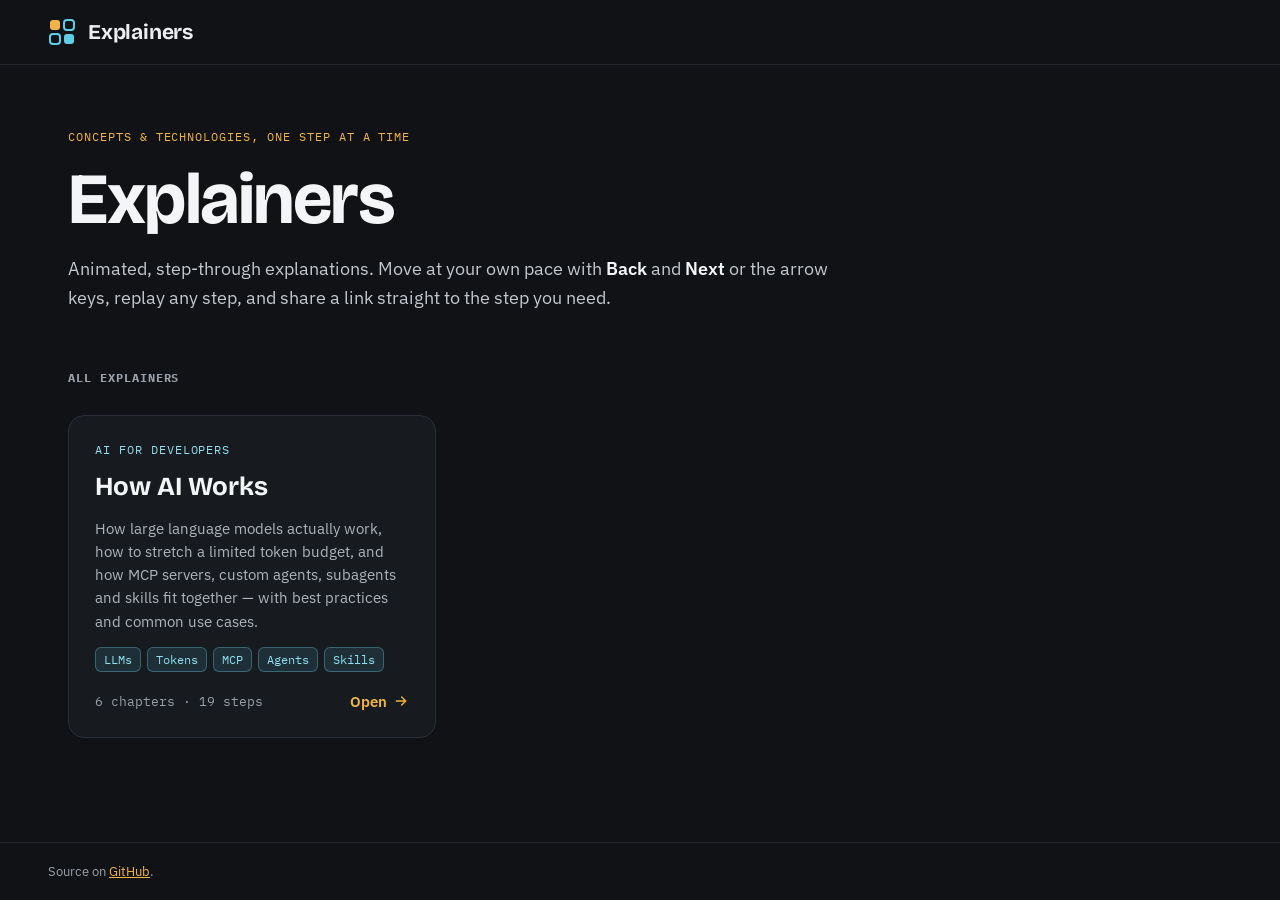
==== index.html @ 7883b613 "Add How AI Works explainer and landing page - Landing page listing all explainers (index.html) - How" ====
<!doctype html>
<html lang="en">
<head>
<meta charset="utf-8">
<meta name="viewport" content="width=device-width, initial-scale=1">
<title>Explainers</title>
<meta name="description" content="Step-through animated explainers for concepts and technologies.">
<link rel="preconnect" href="https://fonts.googleapis.com">
<link rel="preconnect" href="https://fonts.gstatic.com" crossorigin>
<link rel="stylesheet" href="https://fonts.googleapis.com/css2?family=Bricolage+Grotesque:opsz,wght@12..96,500;12..96,700&amp;family=IBM+Plex+Mono:wght@400;500&amp;family=IBM+Plex+Sans:wght@400;500;600&amp;display=swap">
<link rel="stylesheet" href="assets/explainer.css">
</head>
<body>
<div class="shell">

<header class="topbar">
<a class="brand" href="./">
<svg width="28" height="28" viewBox="0 0 28 28" aria-hidden="true" style="flex: 0 0 auto"><rect x="2" y="2" width="10" height="10" rx="3" fill="#F2B544"></rect><rect x="16" y="2" width="10" height="10" rx="3" fill="none" stroke="#5CCFE6" stroke-width="2"></rect><rect x="2" y="16" width="10" height="10" rx="3" fill="none" stroke="#5CCFE6" stroke-width="2"></rect><rect x="16" y="16" width="10" height="10" rx="3" fill="#5CCFE6"></rect></svg>
<span class="brand-name">Explainers</span>
</a>
</header>

<main class="stage" style="gap: 48px; padding-top: 64px">
<section class="hero rise">
<div class="lbl" style="color: #F2B544">Concepts &amp; technologies, one step at a time</div>
<h1 class="h2" style="font-size: clamp(40px, 6vw, 72px)">Explainers</h1>
<p class="p">Animated, step-through explanations. Move at your own pace with <b>Back</b> and <b>Next</b> or the arrow keys, replay any step, and share a link straight to the step you need.</p>
</section>

<section aria-labelledby="all-explainers" style="display: flex; flex-direction: column; gap: 20px">
<h2 id="all-explainers" class="lbl">All explainers</h2>
<div class="catalog">

<!-- One card per explainer. Copy this <article> to add a new one. -->
<article class="explainer-card rise" style="animation-delay: .1s">
<span class="lbl" style="color: #8FE0F0">AI for developers</span>
<h3 class="h3" style="font-size: 26px"><a href="how-ai-works/">How AI Works</a></h3>
<p class="small">How large language models actually work, how to stretch a limited token budget, and how MCP servers, custom agents, subagents and skills fit together — with best practices and common use cases.</p>
<div class="chips"><span class="chip">LLMs</span><span class="chip">Tokens</span><span class="chip">MCP</span><span class="chip">Agents</span><span class="chip">Skills</span></div>
<div class="card-foot"><span class="mono" style="font-size: 13px; color: #9AA0A9">6 chapters · 19 steps</span><span class="open" aria-hidden="true">Open <svg width="16" height="16" viewBox="0 0 24 24" fill="none" stroke="currentColor" stroke-width="2" stroke-linecap="round" stroke-linejoin="round"><path d="M5 12h14"></path><path d="M13 6l6 6-6 6"></path></svg></span></div>
</article>

</div>
</section>
</main>

<footer class="site-foot">Source on <a href="https://github.com/CPTC-CPW/Explainer-Videos">GitHub</a>.</footer>

</div>
</body>
</html>
---- assets/explainer.css ----
/* Shared styles for every explainer and the landing page. */

/* ---------- Page shell ---------- */
*,*::before,*::after{box-sizing:border-box}
html{color-scheme:dark}
body{color:#ECEDEE;font-family:'IBM Plex Sans',system-ui,sans-serif;-webkit-font-smoothing:antialiased}
.shell{min-height:100vh;display:flex;flex-direction:column}
.topbar{display:flex;flex-wrap:wrap;align-items:center;justify-content:space-between;gap:16px 32px;padding:18px clamp(16px,4vw,48px);border-bottom:1px solid #22262D}
.brand{display:flex;align-items:center;gap:12px;color:#ECEDEE;text-decoration:none}
.brand:hover{color:#ECEDEE}
.brand-name{font-family:'Bricolage Grotesque',system-ui,sans-serif;font-weight:700;font-size:21px;letter-spacing:-0.01em}
.chapters{display:flex;flex-wrap:wrap;gap:8px}
.stage{flex:1 0 auto;width:100%;max-width:1240px;margin:0 auto;padding:40px clamp(16px,4vw,48px) 64px;display:flex;flex-direction:column;gap:28px}
.eyebrow{color:#F2B544}
.step[hidden]{display:none}
.controls{position:sticky;bottom:0;background:rgba(16,18,21,.96);border-top:1px solid #22262D;padding:12px clamp(16px,4vw,48px);display:flex;flex-wrap:wrap;align-items:center;gap:12px 20px}
.segments{flex:1 1 280px;display:flex;gap:4px;min-width:0}
.hint{font-size:12px;color:#9AA0A9}
.hint kbd{font-family:'IBM Plex Mono',ui-monospace,monospace;font-size:11px;padding:2px 6px;border:1px solid #3A3F47;border-radius:4px;color:#C9CDD3}
@media (max-width:720px){
  .hint{display:none}
  .controls{gap:8px;padding-top:8px;padding-bottom:10px}
  .segments{order:-1;flex-basis:100%}
  .controls .navbtn{flex:1 1 0;justify-content:center;padding:0 12px}
  .controls [data-replay] span{display:none}
  .controls [data-replay]{flex:0 0 52px}
}
.skip{position:absolute;left:-9999px;top:8px;padding:8px 12px;background:#F2B544;color:#14110A;border-radius:6px;z-index:10}
.skip:focus{left:8px}

/* Chapter tabs and progress segments (built by explainer.js) */
.tab{background:transparent;color:#C9CDD3;border:1px solid #2F343C}
.tab[aria-current="step"]{background:#F2B544;color:#14110A;border-color:#F2B544}
.seg span{display:block;width:100%;height:6px;border-radius:3px;background:#2F343C}
.seg.done span{background:#8A6A2B}
.seg.current span{background:#F2B544;height:8px}
.seg.ch-start{margin-left:6px}
.seg:hover span{background:#C9CDD3}

/* ---------- Landing page ---------- */
.hero{display:flex;flex-direction:column;gap:18px;max-width:780px}
.catalog{display:grid;grid-template-columns:repeat(auto-fill,minmax(min(340px,100%),1fr));gap:20px}
.explainer-card{position:relative;background:#171A1F;border:1px solid #2A2F37;border-radius:16px;padding:26px;display:flex;flex-direction:column;gap:14px;transition:border-color .2s,transform .2s}
.explainer-card:hover{border-color:#F2B544;transform:translateY(-2px)}
.explainer-card:focus-within{border-color:#F2B544}
.explainer-card a{color:#F4F5F6;text-decoration:none}
.explainer-card a::after{content:"";position:absolute;inset:0;border-radius:16px}
.explainer-card a:focus-visible{outline:none}
.explainer-card a:focus-visible::after{outline:2px solid #5CCFE6;outline-offset:2px}
.chips{display:flex;flex-wrap:wrap;gap:6px}
.chip{font-family:'IBM Plex Mono',ui-monospace,monospace;font-size:12px;padding:4px 8px;border-radius:6px;background:rgba(92,207,230,.12);color:#8FE0F0;border:1px solid rgba(92,207,230,.35)}
.card-foot{display:flex;justify-content:space-between;align-items:center;gap:12px;margin-top:auto;padding-top:6px}
.open{display:inline-flex;align-items:center;gap:6px;font-weight:600;font-size:15px;color:#F2B544}
.site-foot{border-top:1px solid #22262D;padding:20px clamp(16px,4vw,48px);font-size:13px;color:#9AA0A9}

/* ---------- Explainer content ---------- */
body{margin:0;background:#101215}
a{color:#F2B544}a:hover{color:#FBE3B0}
.h2{margin:0;font-family:'Bricolage Grotesque','Segoe UI',system-ui,sans-serif;font-size:clamp(32px,4vw,50px);line-height:1.04;font-weight:700;letter-spacing:-0.02em;text-wrap:balance;color:#F4F5F6}
.h3{margin:0;font-family:'Bricolage Grotesque','Segoe UI',system-ui,sans-serif;font-size:22px;line-height:1.2;font-weight:700;color:#F4F5F6}
.p{margin:0;font-size:18px;line-height:1.6;color:#C3C8CF;text-wrap:pretty}
.p b,.li b,.small b{color:#F4F5F6;font-weight:600}
.small{margin:0;font-size:15px;line-height:1.55;color:#AEB4BC;text-wrap:pretty}
.lbl{font-family:'IBM Plex Mono',ui-monospace,monospace;font-size:12px;letter-spacing:.08em;text-transform:uppercase;color:#9AA0A9}
.mono{font-family:'IBM Plex Mono',ui-monospace,monospace}
.ic{font-family:'IBM Plex Mono',ui-monospace,monospace;font-size:.88em;color:#F7CF7E;background:#211C12;padding:1px 6px;border-radius:4px}
.panel{background:#171A1F;border:1px solid #2A2F37;border-radius:16px;padding:clamp(18px,2.4vw,28px);display:flex;flex-direction:column;gap:20px;min-width:0;box-sizing:border-box}
.code{font-family:'IBM Plex Mono',ui-monospace,monospace;font-size:14px;line-height:1.7;background:#0B0D10;border:1px solid #2A2F37;border-radius:10px;padding:16px 20px;margin:0;white-space:pre;overflow-x:auto;color:#D6DAE0}
.tok{display:inline-flex;align-items:center;padding:5px 9px;border-radius:6px;font-family:'IBM Plex Mono',ui-monospace,monospace;font-size:16px;white-space:pre;line-height:1.3}
.tok-a{background:rgba(242,181,68,.14);color:#F7CF7E;border:1px solid rgba(242,181,68,.45)}
.tok-b{background:rgba(92,207,230,.12);color:#8FE0F0;border:1px solid rgba(92,207,230,.45)}
.key{padding:16px 20px;border-radius:12px;background:#1E1A12;border:1px solid #4A3B1C;color:#F3DDB0;font-size:16px;line-height:1.55;text-wrap:pretty}
.key b{color:#FFF1D2}
.node{padding:10px 16px;border-radius:10px;border:1px solid #2A2F37;background:#1C2026;color:#C9CDD3;font-size:15px;font-weight:500;min-height:44px;box-sizing:border-box;display:flex;align-items:center;justify-content:center;text-align:center}
.chev{color:#6B727C;font-size:20px;line-height:1}
.split{display:grid;grid-template-columns:repeat(auto-fit,minmax(min(460px,100%),1fr));gap:clamp(28px,4vw,56px);align-items:start}
.col{display:flex;flex-direction:column;gap:20px;min-width:0}
.list{margin:0;padding:0;list-style:none;display:flex;flex-direction:column;gap:14px}
.li{display:flex;gap:12px;align-items:flex-start;font-size:16px;line-height:1.55;color:#C3C8CF}
.dot{flex:0 0 auto;width:8px;height:8px;border-radius:50%;margin-top:9px;background:#F2B544}
.dot-b{background:#5CCFE6}
.track{height:12px;border-radius:6px;background:#23272E;overflow:hidden}
.fill{height:100%;border-radius:6px}
.row{display:grid;grid-template-columns:110px minmax(0,1fr) 48px;gap:12px;align-items:center}
.card{background:#1C2026;border:1px solid #2A2F37;border-radius:12px;padding:18px;display:flex;flex-direction:column;gap:8px;min-width:0;box-sizing:border-box}
.tab{min-height:44px;padding:0 14px;border-radius:10px;font:500 14px/1 'IBM Plex Sans',system-ui,sans-serif;cursor:pointer;display:inline-flex;align-items:center;gap:8px}
.tab:hover{border-color:#F2B544 !important}
.navbtn{min-height:44px;padding:0 18px;border-radius:10px;font:600 15px/1 'IBM Plex Sans',system-ui,sans-serif;cursor:pointer;display:inline-flex;align-items:center;gap:8px;border:1px solid #2F343C;background:#1C2026;color:#ECEDEE}
.navbtn:hover{border-color:#F2B544}
.navbtn:disabled{opacity:.4;cursor:default;border-color:#2F343C}
.primary{background:#F2B544;color:#14110A;border-color:#F2B544}
.primary:hover{background:#FBCB6A;border-color:#FBCB6A}
.seg{flex:1 1 0;min-width:6px;height:28px;padding:0;border:0;background:transparent;cursor:pointer;display:flex;align-items:center}
button:focus-visible{outline:2px solid #5CCFE6;outline-offset:2px}
th,td{text-align:left;vertical-align:top;padding:14px 16px;border-bottom:1px solid #2A2F37;font-size:15px;line-height:1.5;color:#C3C8CF}
th{font:500 12px/1.4 'IBM Plex Mono',ui-monospace,monospace;letter-spacing:.08em;text-transform:uppercase;color:#9AA0A9}
td b{color:#F4F5F6}
@keyframes rise{from{opacity:0;transform:translateY(16px)}to{opacity:1;transform:none}}
.rise{animation:rise .6s cubic-bezier(.2,.7,.2,1) both}
@keyframes pop{0%{opacity:0;transform:scale(.6)}70%{opacity:1;transform:scale(1.06)}100%{opacity:1;transform:none}}
.pop{animation:pop .45s ease-out both}
@keyframes grow{from{transform:scaleX(0)}to{transform:scaleX(1)}}
.grow{transform-origin:left center;animation:grow .9s cubic-bezier(.2,.7,.2,1) both}
@keyframes growy{from{transform:scaleY(0)}to{transform:scaleY(1)}}
.growy{transform-origin:bottom center;animation:growy .7s cubic-bezier(.2,.7,.2,1) both}
@keyframes cyc{0%,20%,100%{border-color:#2A2F37;background:#1C2026;color:#C9CDD3}3%,17%{border-color:#F2B544;background:#2A2312;color:#FBE3B0}}
.cyc{animation:cyc 5s infinite both}
.cyc4{animation:cyc 4s infinite both}
@keyframes blink{50%{opacity:0}}
.caret{display:inline-block;width:10px;height:22px;background:#F2B544;animation:blink 1s steps(1) infinite}
@keyframes wire{to{background-position:12px 0}}
.wire{height:2px;background:repeating-linear-gradient(90deg,#5CCFE6 0 6px,transparent 6px 12px);background-size:12px 2px;animation:wire .6s linear infinite}
@keyframes wirey{to{background-position:0 12px}}
.wirey{width:2px;background:repeating-linear-gradient(180deg,#5CCFE6 0 6px,transparent 6px 12px);background-size:2px 12px;animation:wirey .6s linear infinite}
@media (prefers-reduced-motion: reduce){*{animation:none !important}}
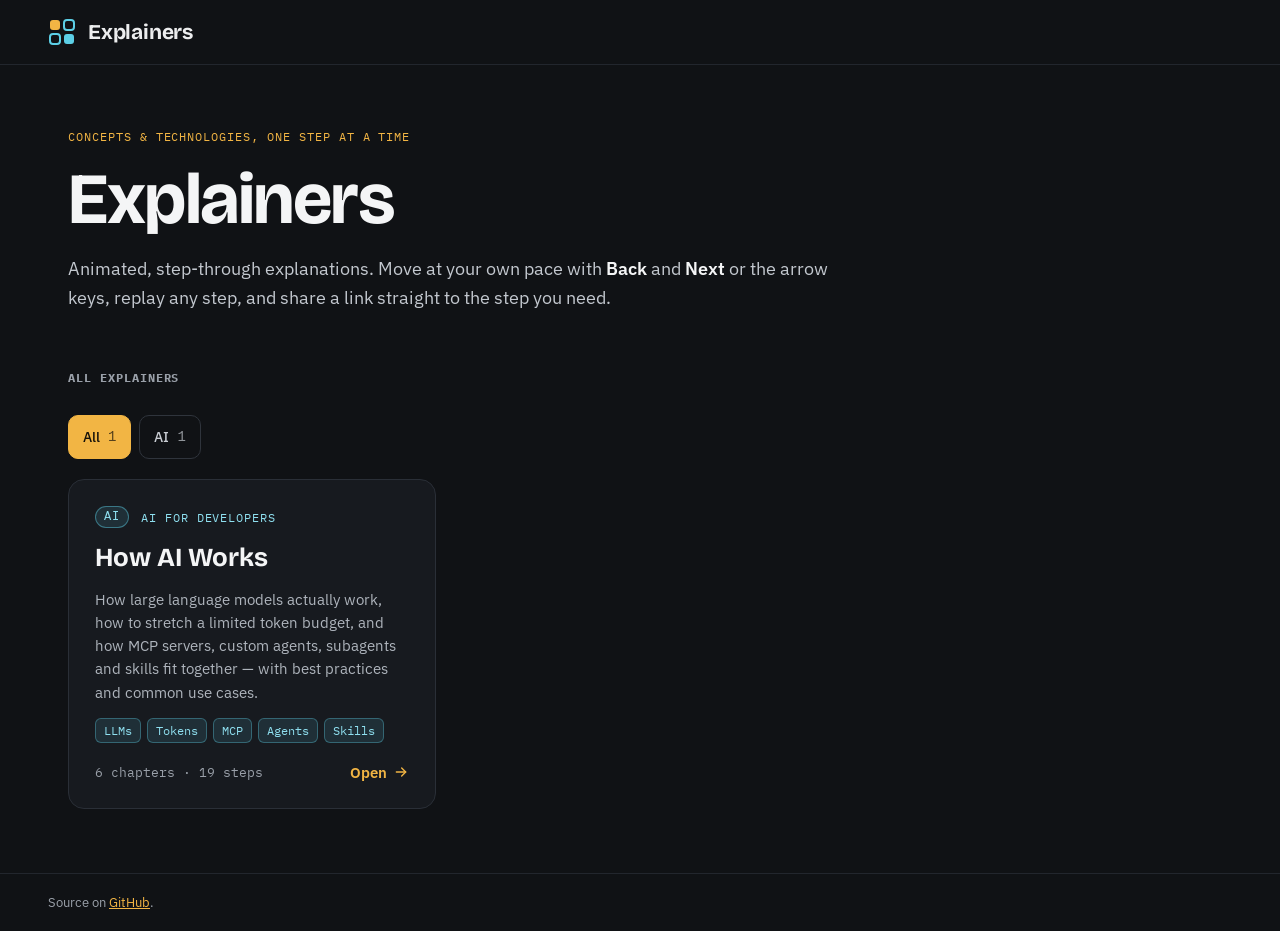
==== commit 5fe5468c: "Add topic badges and a topic filter to the landing page Each card gets a data-topic and a colour-cod" ====
--- a/index.html
+++ b/index.html
@@ -29,11 +29,22 @@
 
 <section aria-labelledby="all-explainers" style="display: flex; flex-direction: column; gap: 20px">
 <h2 id="all-explainers" class="lbl">All explainers</h2>
+
+<!-- Topic filter (assets/catalog.js). Hidden until the script runs, so without JS every card shows.
+     A topic with no explainers yet gets no button. Add a button here when you add a new topic. -->
+<div class="filter" role="group" aria-label="Filter by topic" data-filter hidden>
+<button type="button" class="tab" data-topic-filter="all" aria-pressed="true"><span data-label>All</span><span class="mono" style="opacity: 0.7" data-count></span></button>
+<button type="button" class="tab" data-topic-filter="ai" aria-pressed="false"><span data-label>AI</span><span class="mono" style="opacity: 0.7" data-count></span></button>
+<button type="button" class="tab" data-topic-filter="sql" aria-pressed="false"><span data-label>SQL</span><span class="mono" style="opacity: 0.7" data-count></span></button>
+</div>
+<p class="sr-only" aria-live="polite" data-filter-status></p>
+
 <div class="catalog">
 
-<!-- One card per explainer. Copy this <article> to add a new one. -->
-<article class="explainer-card rise" style="animation-delay: .1s">
-<span class="lbl" style="color: #8FE0F0">AI for developers</span>
+<!-- One card per explainer. Copy this <article> to add a new one; set data-topic and the badge to
+     match a filter button above (topic-ai, topic-sql). -->
+<article class="explainer-card rise" style="animation-delay: .1s" data-topic="ai">
+<div class="card-head"><span class="topic topic-ai">AI</span><span class="lbl" style="color: #8FE0F0">AI for developers</span></div>
 <h3 class="h3" style="font-size: 26px"><a href="how-ai-works/">How AI Works</a></h3>
 <p class="small">How large language models actually work, how to stretch a limited token budget, and how MCP servers, custom agents, subagents and skills fit together — with best practices and common use cases.</p>
 <div class="chips"><span class="chip">LLMs</span><span class="chip">Tokens</span><span class="chip">MCP</span><span class="chip">Agents</span><span class="chip">Skills</span></div>
@@ -47,5 +58,6 @@
 <footer class="site-foot">Source on <a href="https://github.com/CPTC-CPW/Explainer-Videos">GitHub</a>.</footer>
 
 </div>
+<script src="assets/catalog.js"></script>
 </body>
 </html>
--- a/assets/explainer.css
+++ b/assets/explainer.css
@@ -40,6 +40,14 @@
 /* ---------- Landing page ---------- */
 .hero{display:flex;flex-direction:column;gap:18px;max-width:780px}
 .catalog{display:grid;grid-template-columns:repeat(auto-fill,minmax(min(340px,100%),1fr));gap:20px}
+.filter{display:flex;flex-wrap:wrap;gap:8px}
+.filter[hidden],.filter .tab[hidden],.explainer-card[hidden]{display:none}
+.filter .tab[aria-pressed="true"]{background:#F2B544;color:#14110A;border-color:#F2B544}
+.card-head{display:flex;flex-wrap:wrap;align-items:center;gap:8px 12px}
+.topic{font-family:'IBM Plex Mono',ui-monospace,monospace;font-size:12px;font-weight:500;letter-spacing:.06em;padding:3px 8px;border-radius:999px;border:1px solid}
+.topic-ai{background:rgba(92,207,230,.12);color:#8FE0F0;border-color:rgba(92,207,230,.45)}
+.topic-sql{background:rgba(242,181,68,.14);color:#F7CF7E;border-color:rgba(242,181,68,.45)}
+.sr-only{position:absolute;width:1px;height:1px;padding:0;margin:-1px;overflow:hidden;clip:rect(0,0,0,0);white-space:nowrap;border:0}
 .explainer-card{position:relative;background:#171A1F;border:1px solid #2A2F37;border-radius:16px;padding:26px;display:flex;flex-direction:column;gap:14px;transition:border-color .2s,transform .2s}
 .explainer-card:hover{border-color:#F2B544;transform:translateY(-2px)}
 .explainer-card:focus-within{border-color:#F2B544}
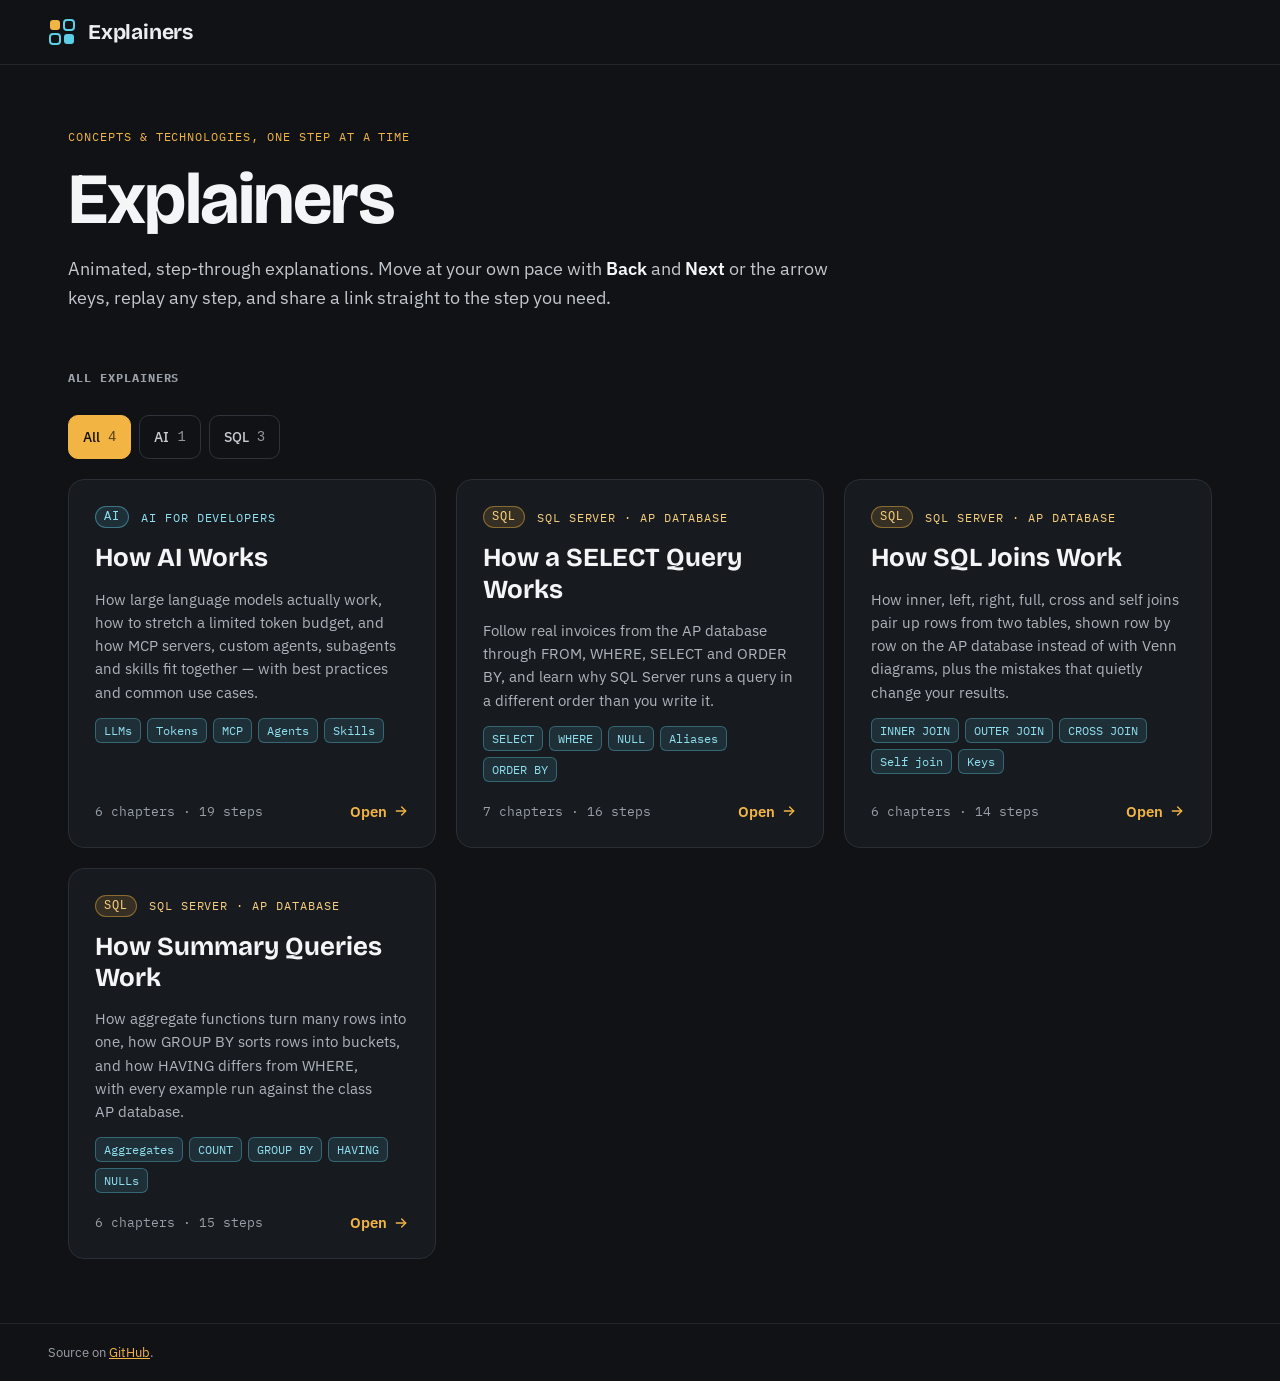
==== commit 68177fe0: "Add SQL explainers: SELECT basics, joins and summary queries Three step-through explainers built on " ====
--- a/index.html
+++ b/index.html
@@ -51,6 +51,30 @@
 <div class="card-foot"><span class="mono" style="font-size: 13px; color: #9AA0A9">6 chapters · 19 steps</span><span class="open" aria-hidden="true">Open <svg width="16" height="16" viewBox="0 0 24 24" fill="none" stroke="currentColor" stroke-width="2" stroke-linecap="round" stroke-linejoin="round"><path d="M5 12h14"></path><path d="M13 6l6 6-6 6"></path></svg></span></div>
 </article>
 
+<article class="explainer-card rise" style="animation-delay: .2s" data-topic="sql">
+<div class="card-head"><span class="topic topic-sql">SQL</span><span class="lbl" style="color: #F7CF7E">SQL Server · AP database</span></div>
+<h3 class="h3" style="font-size: 26px"><a href="sql-select-basics/">How a SELECT Query Works</a></h3>
+<p class="small">Follow real invoices from the AP database through FROM, WHERE, SELECT and ORDER BY, and learn why SQL Server runs a query in a different order than you write it.</p>
+<div class="chips"><span class="chip">SELECT</span><span class="chip">WHERE</span><span class="chip">NULL</span><span class="chip">Aliases</span><span class="chip">ORDER BY</span></div>
+<div class="card-foot"><span class="mono" style="font-size: 13px; color: #9AA0A9">7 chapters · 16 steps</span><span class="open" aria-hidden="true">Open <svg width="16" height="16" viewBox="0 0 24 24" fill="none" stroke="currentColor" stroke-width="2" stroke-linecap="round" stroke-linejoin="round"><path d="M5 12h14"></path><path d="M13 6l6 6-6 6"></path></svg></span></div>
+</article>
+
+<article class="explainer-card rise" style="animation-delay: .3s" data-topic="sql">
+<div class="card-head"><span class="topic topic-sql">SQL</span><span class="lbl" style="color: #F7CF7E">SQL Server · AP database</span></div>
+<h3 class="h3" style="font-size: 26px"><a href="sql-joins/">How SQL Joins Work</a></h3>
+<p class="small">How inner, left, right, full, cross and self joins pair up rows from two tables, shown row by row on the AP database instead of with Venn diagrams, plus the mistakes that quietly change your results.</p>
+<div class="chips"><span class="chip">INNER JOIN</span><span class="chip">OUTER JOIN</span><span class="chip">CROSS JOIN</span><span class="chip">Self join</span><span class="chip">Keys</span></div>
+<div class="card-foot"><span class="mono" style="font-size: 13px; color: #9AA0A9">6 chapters · 14 steps</span><span class="open" aria-hidden="true">Open <svg width="16" height="16" viewBox="0 0 24 24" fill="none" stroke="currentColor" stroke-width="2" stroke-linecap="round" stroke-linejoin="round"><path d="M5 12h14"></path><path d="M13 6l6 6-6 6"></path></svg></span></div>
+</article>
+
+<article class="explainer-card rise" style="animation-delay: .4s" data-topic="sql">
+<div class="card-head"><span class="topic topic-sql">SQL</span><span class="lbl" style="color: #F7CF7E">SQL Server · AP database</span></div>
+<h3 class="h3" style="font-size: 26px"><a href="sql-summary-queries/">How Summary Queries Work</a></h3>
+<p class="small">How aggregate functions turn many rows into one, how GROUP BY sorts rows into buckets, and how HAVING differs from WHERE, with every example run against the class AP database.</p>
+<div class="chips"><span class="chip">Aggregates</span><span class="chip">COUNT</span><span class="chip">GROUP BY</span><span class="chip">HAVING</span><span class="chip">NULLs</span></div>
+<div class="card-foot"><span class="mono" style="font-size: 13px; color: #9AA0A9">6 chapters · 15 steps</span><span class="open" aria-hidden="true">Open <svg width="16" height="16" viewBox="0 0 24 24" fill="none" stroke="currentColor" stroke-width="2" stroke-linecap="round" stroke-linejoin="round"><path d="M5 12h14"></path><path d="M13 6l6 6-6 6"></path></svg></span></div>
+</article>
+
 </div>
 </section>
 </main>
--- a/assets/explainer.css
+++ b/assets/explainer.css
@@ -103,6 +103,51 @@
 th,td{text-align:left;vertical-align:top;padding:14px 16px;border-bottom:1px solid #2A2F37;font-size:15px;line-height:1.5;color:#C3C8CF}
 th{font:500 12px/1.4 'IBM Plex Mono',ui-monospace,monospace;letter-spacing:.08em;text-transform:uppercase;color:#9AA0A9}
 td b{color:#F4F5F6}
+/* ---------- SQL explainers ---------- */
+/* Query text: wrap keywords in .kw, strings in .str, numbers in .num, comments in .cm.
+   .hl marks the clause a step is about; .dim fades clauses it isn't. */
+.sql{font-family:'IBM Plex Mono',ui-monospace,monospace;font-size:15px;line-height:1.75;background:#0B0D10;border:1px solid #2A2F37;border-radius:10px;padding:16px 20px;margin:0;white-space:pre;overflow-x:auto;color:#D6DAE0}
+.sql .kw{color:#C9A8F5;font-weight:500}
+.sql .str{color:#A8E6A1}
+.sql .num{color:#F7CF7E}
+.sql .cm{color:#6B727C}
+.sql .hl{background:rgba(242,181,68,.16);box-shadow:0 0 0 1px rgba(242,181,68,.5);border-radius:4px}
+.sql .dim{opacity:.35}
+/* Processing-order strip: one .node per clause; the clause a step is about is .on, the rest .off. */
+.strip{display:flex;flex-wrap:wrap;align-items:center;gap:6px}
+.strip .node{min-height:34px;padding:4px 12px;font:500 13px/1.2 'IBM Plex Mono',ui-monospace,monospace}
+.strip .on{border-color:#F2B544;background:#2A2312;color:#FBE3B0}
+.strip .off{opacity:.4}
+/* SQL Server error output: <div class="err"><b>Msg …, Line 1</b><br>message</div> */
+.err{font:14px/1.6 'IBM Plex Mono',ui-monospace,monospace;padding:12px 16px;border-radius:10px;background:#24141A;border:1px solid #5C2A36;color:#F5A8B8}
+.err b{color:#FFD6DC;font-weight:500}
+/* Result grids: wrap a <table class="tbl"> in .tbl-wrap so wide results scroll inside the panel. */
+.tbl-wrap{overflow-x:auto;border:1px solid #2A2F37;border-radius:10px;background:#0B0D10;max-width:100%}
+.tbl{border-collapse:collapse;width:100%;font-family:'IBM Plex Mono',ui-monospace,monospace}
+.tbl th,.tbl td{padding:7px 12px;border-bottom:1px solid #1F2329;white-space:nowrap;font-size:13px;line-height:1.4}
+.tbl td{color:#D6DAE0}
+.tbl th{font-size:11px;background:#14171B;position:sticky;top:0}
+.tbl tr:last-child td{border-bottom:0}
+.tbl .r{text-align:right}
+.tbl .null{color:#6B727C;font-style:italic}
+.tbl .ca{color:#8FE0F0}                 /* value from the left / first table */
+.tbl .cb{color:#F7CF7E}                 /* value from the right / second table */
+.tbl-cap{display:flex;justify-content:space-between;align-items:baseline;gap:12px;flex-wrap:wrap}
+@keyframes out{to{opacity:.22}}
+.tbl .out{animation:out .5s ease both}  /* a row or cell the clause removes; stagger with animation-delay */
+@keyframes hit{0%{background:transparent}35%{background:rgba(242,181,68,.28)}100%{background:rgba(242,181,68,.12)}}
+.tbl .hit{animation:hit .9s ease both}  /* a row or cell the clause keeps or produces */
+@keyframes hitb{0%{background:transparent}35%{background:rgba(92,207,230,.26)}100%{background:rgba(92,207,230,.1)}}
+.tbl .hitb{animation:hitb .9s ease both}
+/* Key chips: give matching key values the same colour so students can see which rows pair up. */
+.k{display:inline-block;min-width:2.2em;text-align:center;padding:1px 6px;border-radius:5px;border:1px solid}
+.k1{color:#8FE0F0;background:rgba(92,207,230,.12);border-color:rgba(92,207,230,.45)}
+.k2{color:#F7CF7E;background:rgba(242,181,68,.12);border-color:rgba(242,181,68,.45)}
+.k3{color:#C9A8F5;background:rgba(201,168,245,.12);border-color:rgba(201,168,245,.45)}
+.k4{color:#A8E6A1;background:rgba(168,230,161,.12);border-color:rgba(168,230,161,.45)}
+.k5{color:#F5A8B8;background:rgba(245,168,184,.12);border-color:rgba(245,168,184,.45)}
+.k0{color:#6B727C;background:transparent;border-color:#3A3F47;border-style:dashed}  /* no match */
+
 @keyframes rise{from{opacity:0;transform:translateY(16px)}to{opacity:1;transform:none}}
 .rise{animation:rise .6s cubic-bezier(.2,.7,.2,1) both}
 @keyframes pop{0%{opacity:0;transform:scale(.6)}70%{opacity:1;transform:scale(1.06)}100%{opacity:1;transform:none}}
@@ -120,4 +165,10 @@
 .wire{height:2px;background:repeating-linear-gradient(90deg,#5CCFE6 0 6px,transparent 6px 12px);background-size:12px 2px;animation:wire .6s linear infinite}
 @keyframes wirey{to{background-position:0 12px}}
 .wirey{width:2px;background:repeating-linear-gradient(180deg,#5CCFE6 0 6px,transparent 6px 12px);background-size:2px 12px;animation:wirey .6s linear infinite}
-@media (prefers-reduced-motion: reduce){*{animation:none !important}}
+@media (prefers-reduced-motion: reduce){
+  *{animation:none !important}
+  /* With animations off, still show where .out / .hit rows end up. */
+  .tbl .out{opacity:.22}
+  .tbl .hit{background:rgba(242,181,68,.12)}
+  .tbl .hitb{background:rgba(92,207,230,.1)}
+}
